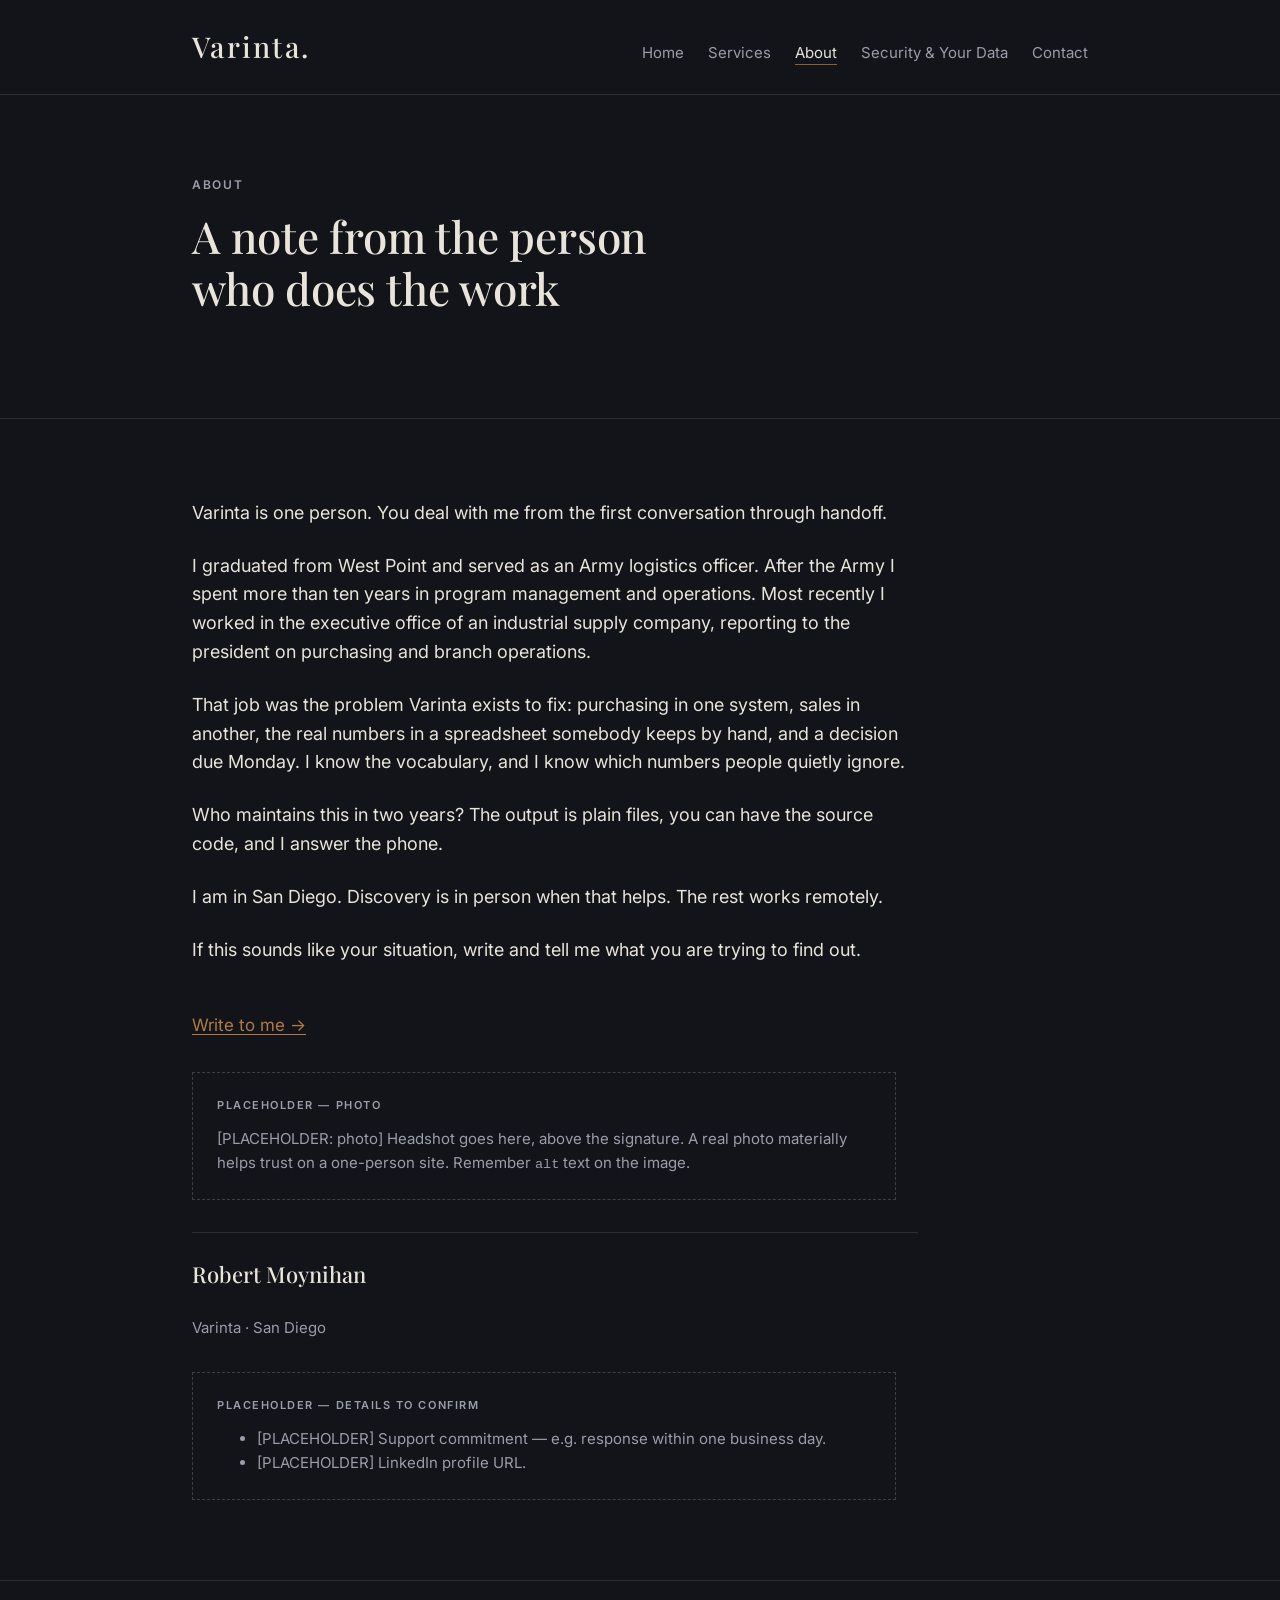
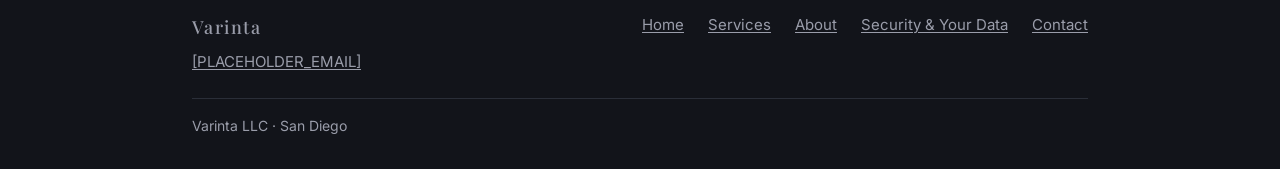
==== about.html @ 778d00d7 "About: wording Co-Authored-By: Claude Fable 5.1 <noreply@anthropic.com> Claude-Session: https://clau" ====
<!DOCTYPE html>
<html lang="en">
<head>
<meta charset="utf-8">
<meta name="viewport" content="width=device-width, initial-scale=1">
<title>About — Varinta</title>
<meta name="description" content="Varinta is run by a West Point graduate and former U.S. Army logistics officer with 10+ years in program management and operations, including work in the executive office of an industrial supply company. Based in San Diego.">
<link rel="canonical" href="https://varintallc.com/about.html">
<meta property="og:type" content="website">
<meta property="og:site_name" content="Varinta">
<meta property="og:url" content="https://varintallc.com/about.html">
<meta property="og:title" content="About — Varinta">
<meta property="og:description" content="West Point graduate, former Army logistics officer, 10+ years in program management and operations, including work in the executive office of an industrial supply company. San Diego.">
<meta property="og:image" content="https://varintallc.com/favicon.svg">
<meta name="twitter:card" content="summary">
<link rel="icon" href="favicon.svg" type="image/svg+xml">
<link rel="preconnect" href="https://fonts.googleapis.com">
<link rel="preconnect" href="https://fonts.gstatic.com" crossorigin>
<link rel="stylesheet" href="https://fonts.googleapis.com/css2?family=Inter:ital,wght@0,400;0,600;1,400&family=Playfair+Display:wght@500;600&display=swap">
<link rel="stylesheet" href="styles.css">
</head>
<body>

<a class="skip-link" href="#main">Skip to main content</a>

<header class="site-header">
  <div class="container site-header__inner">
    <a class="wordmark" href="index.html">Varinta.</a>
    <nav class="site-nav" aria-label="Main">
      <ul>
        <li><a href="index.html">Home</a></li>
        <li><a href="services.html">Services</a></li>
        <li><a href="about.html" aria-current="page">About</a></li>
        <li><a href="security.html">Security &amp; Your Data</a></li>
        <li><a href="contact.html">Contact</a></li>
      </ul>
    </nav>
  </div>
</header>

<main id="main">

  <section class="hero">
    <div class="container">
      <p class="eyebrow">About</p>
      <h1>A note from the person who does the work</h1>
    </div>
  </section>

  <section class="section">
    <div class="container">

      <div class="letter">
        <p>Varinta is one person. You deal with me from the first conversation through handoff.</p>

        <p>I graduated from West Point and served as an Army logistics officer. After the Army I spent more than ten years in program management and operations. Most recently I worked in the executive office of an industrial supply company, reporting to the president on purchasing and branch operations.</p>

        <p>That job was the problem Varinta exists to fix: purchasing in one system, sales in another, the real numbers in a spreadsheet somebody keeps by hand, and a decision due Monday. I know the vocabulary, and I know which numbers people quietly ignore.</p>

        <p>Who maintains this in two years? The output is plain files, you can have the source code, and I answer the phone.</p>

        <p>I am in San Diego. Discovery is in person when that helps. The rest works remotely.</p>

        <p class="mb-0">If this sounds like your situation, write and tell me what you are trying to find out.</p>

        <p class="mb-0"><a class="cta" href="contact.html">Write to me &rarr;</a></p>

        <div class="placeholder">
          <span class="placeholder__tag">Placeholder &mdash; photo</span>
          <p class="mb-0">[PLACEHOLDER: photo] Headshot goes here, above the signature. A real photo materially helps trust on a one-person site. Remember <code>alt</code> text on the image.</p>
        </div>

        <div class="signature">
          <p class="signature__name">Robert Moynihan</p>
          <p class="signature__title">Varinta &middot; San Diego</p>
        </div>
      </div>

      <div class="placeholder">
        <span class="placeholder__tag">Placeholder &mdash; details to confirm</span>
        <ul class="mb-0">
          <li>[PLACEHOLDER] Support commitment &mdash; e.g. response within one business day.</li>
          <li>[PLACEHOLDER] LinkedIn profile URL.</li>
        </ul>
      </div>

    </div>
  </section>

</main>

<footer class="site-footer">
  <div class="container site-footer__inner">
    <div>
      <a class="wordmark" href="index.html">Varinta</a>
      <p class="mb-0"><a href="mailto:[PLACEHOLDER_EMAIL]">[PLACEHOLDER_EMAIL]</a></p>
    </div>
    <nav aria-label="Footer">
      <ul>
        <li><a href="index.html">Home</a></li>
        <li><a href="services.html">Services</a></li>
        <li><a href="about.html">About</a></li>
        <li><a href="security.html">Security &amp; Your Data</a></li>
        <li><a href="contact.html">Contact</a></li>
      </ul>
    </nav>
  </div>
  <div class="container">
    <p class="site-footer__legal mb-0">Varinta LLC &middot; San Diego <!-- [PLACEHOLDER] Confirm the legal entity name once the Articles of Organization are filed. --></p>
  </div>
</footer>

</body>
</html>
---- styles.css ----
/* ==========================================================================
   Varinta — styles.css
   Static site. No build step. No dependencies. No JavaScript.

   NO ANIMATION RULE
   There are no transitions, transforms, keyframes, scroll effects, or sticky
   elements anywhere in this file. The only state change on an interactive
   element is a flat color change on :hover and :focus-visible. Nothing on
   this site moves. See README.md → Design system for why.
   ========================================================================== */

/* --------------------------------------------------------------------------
   PALETTE

   Three palettes. ONE is active (Graphite & Brass, below). To switch:
   comment out the active :root block by wrapping it in slash-star / star-slash,
   then delete the comment markers around the block you want. Nothing else in
   this file needs to change — every color comes from these variables.

   Contrast ratios below were measured against --color-bg (WCAG 2.1).
   -------------------------------------------------------------------------- */

/* ---------- Palette 1 — "Graphite & Brass" (ACTIVE) ----------
   Dark graphite paper, parchment ink, aged brass accent.          */
:root {
  --color-bg:          #12141a;  /* page background */
  --color-surface:     #1b1e26;  /* recessed panels, form fields */
  --color-rule:        #2a2e38;  /* 1px hairline rules */
  --color-rule-strong: #3a3f4c;  /* dashed placeholder outlines */
  --color-text:        #e8e4da;  /* parchment body text — 14.50:1 on bg */
  --color-muted:       #9a9daa;  /* secondary text —      6.82:1 on bg */
  --color-accent:      #8b5e34;  /* aged brass. RULES AND BORDERS ONLY:
                                    3.29:1 on bg, too low for body text. */
  --color-link:        #b07a45;  /* brass, lightened for text — 5.01:1 on bg,
                                    4.54:1 on --color-surface. Passes AA. */
  --color-link-hover:  #d0a070;  /* hover/focus — 8.09:1 on bg */
  --color-on-accent:   #12141a;  /* text on a filled brass surface */
}

/* ---------- Palette 2 — "Oxblood" ----------
   Same graphite paper; the brass is replaced by a deep oxblood red.
   NOTE: the natural link red for this palette, #b04848, measures only
   3.39:1 on the background and fails AA for body-size text, so the link
   token below is lightened to #c86a6a (5.02:1). #b04848 is kept as the
   structural border accent, where 3:1 is sufficient.

:root {
  --color-bg:          #12141a;
  --color-surface:     #1b1e26;
  --color-rule:        #2a2e38;
  --color-rule-strong: #3a3f4c;
  --color-text:        #e8e4da;
  --color-muted:       #9a9daa;
  --color-accent:      #7a2b2b;
  --color-link:        #c86a6a;
  --color-link-hover:  #e09090;
  --color-on-accent:   #12141a;
}
---------------------------------------------------- */

/* ---------- Palette 3 — "Ivory" ----------
   Light inverse escape hatch: parchment paper, graphite ink, the same brass.
   Use if the dark site ever reads as too severe for a given audience.

:root {
  --color-bg:          #f4f1ea;
  --color-surface:     #eae6dc;
  --color-rule:        #d5cfc2;
  --color-rule-strong: #b8b1a1;
  --color-text:        #1c1b19;
  --color-muted:       #5c574f;
  --color-accent:      #8b5e34;
  --color-link:        #7a5126;
  --color-link-hover:  #4e3418;
  --color-on-accent:   #f4f1ea;
}
---------------------------------------------------- */

/* --------------------------------------------------------------------------
   Type and scale tokens (palette-independent)
   -------------------------------------------------------------------------- */
:root {
  --font-serif: "Playfair Display", Georgia, "Times New Roman", Times, serif;
  --font-sans:  "Inter", -apple-system, BlinkMacSystemFont, "Segoe UI", Roboto,
                "Helvetica Neue", Arial, sans-serif;

  --measure:    66ch;    /* 60–70 character line length */
  --width-page: 60rem;

  --space-1: 0.25rem;
  --space-2: 0.5rem;
  --space-3: 0.75rem;
  --space-4: 1rem;
  --space-5: 1.5rem;
  --space-6: 2rem;
  --space-7: 3rem;    /* section padding, mobile */
  --space-8: 5rem;    /* section padding, desktop */
}

/* --------------------------------------------------------------------------
   Reset / base
   -------------------------------------------------------------------------- */
*,
*::before,
*::after { box-sizing: border-box; }

html {
  font-size: 100%;
  -webkit-text-size-adjust: 100%;
  /* No smooth scrolling. Jumps are instant. */
}

body {
  margin: 0;
  background: var(--color-bg);
  color: var(--color-text);
  font-family: var(--font-sans);
  font-size: 1.0625rem;   /* 17px mobile */
  line-height: 1.6;
  font-variant-numeric: oldstyle-num proportional-nums;
  -webkit-font-smoothing: antialiased;
}

@media (min-width: 48em) {
  body { font-size: 1.125rem; }  /* 18px desktop */
}

img, svg { max-width: 100%; height: auto; }

h1, h2, h3 {
  font-family: var(--font-serif);
  font-weight: 500;
  line-height: 1.18;
  margin: 0 0 var(--space-5);
  text-wrap: balance;
}

h1 { font-size: 2rem; letter-spacing: -0.005em; }
h2 { font-size: 1.5rem; }
h3 { font-size: 1.1875rem; font-weight: 600; }

@media (min-width: 48em) {
  h1 { font-size: 2.75rem; }
  h2 { font-size: 1.75rem; }
}

p, ul, ol, dl { margin: 0 0 var(--space-4); }

strong { font-weight: 600; }

a {
  color: var(--color-link);
  text-decoration: underline;
  text-underline-offset: 0.16em;
  text-decoration-thickness: 1px;
}
a:hover,
a:focus { color: var(--color-link-hover); }

:focus-visible {
  outline: 2px solid var(--color-link);
  outline-offset: 2px;
}

hr,
.rule {
  border: 0;
  border-top: 1px solid var(--color-rule);
  margin: 0;
}

code {
  font-family: ui-monospace, SFMono-Regular, Menlo, Consolas, monospace;
  font-size: 0.9em;
  color: var(--color-muted);
  word-break: break-word;
}

/* --------------------------------------------------------------------------
   Layout
   -------------------------------------------------------------------------- */
.container {
  width: 100%;
  max-width: var(--width-page);
  margin-inline: auto;
  padding-inline: var(--space-4);
}

@media (min-width: 40em) {
  .container { padding-inline: var(--space-6); }
}

.section { padding-block: var(--space-7); }

@media (min-width: 48em) {
  .section { padding-block: var(--space-8); }
}

/* A hairline rule between every stacked block. This is the only structure
   on the site — there are no cards, boxes, or shadows. */
.section + .section,
.hero + .section { border-top: 1px solid var(--color-rule); }

.prose { max-width: var(--measure); }
.prose > :last-child { margin-bottom: 0; }

.lead {
  font-size: 1.125rem;
  color: var(--color-muted);
  max-width: var(--measure);
}

@media (min-width: 48em) {
  .lead { font-size: 1.25rem; }
}

.eyebrow {
  font-family: var(--font-sans);
  font-size: 0.75rem;
  font-weight: 600;
  letter-spacing: 0.14em;
  text-transform: uppercase;
  color: var(--color-muted);
  margin: 0 0 var(--space-4);
}

.skip-link {
  position: absolute;
  left: -9999px;
  top: 0;
  background: var(--color-surface);
  color: var(--color-text);
  border: 1px solid var(--color-accent);
  padding: var(--space-3) var(--space-4);
  text-decoration: underline;
  z-index: 10;
}
.skip-link:focus {
  left: var(--space-4);
  top: var(--space-3);
}

/* --------------------------------------------------------------------------
   Header — static, top of page. Never sticky, never fixed.
   -------------------------------------------------------------------------- */
.site-header {
  border-bottom: 1px solid var(--color-rule);
}

.site-header__inner {
  display: flex;
  flex-wrap: wrap;
  align-items: baseline;
  justify-content: space-between;
  gap: var(--space-3) var(--space-6);
  padding-block: var(--space-5);
}

.wordmark {
  font-family: var(--font-serif);
  font-weight: 500;
  font-size: 1.375rem;
  letter-spacing: 0.08em;
  color: var(--color-text);
  text-decoration: none;
}

.site-header .wordmark {
  font-size: 1.7875rem; /* 30% larger than the footer wordmark */
}
.wordmark:hover,
.wordmark:focus { color: var(--color-link); }

.site-nav ul {
  display: flex;
  flex-wrap: wrap;
  gap: var(--space-2) var(--space-5);
  list-style: none;
  margin: 0;
  padding: 0;
}

.site-nav a {
  color: var(--color-muted);
  text-decoration: none;
  font-size: 0.9375rem;
  padding-bottom: 2px;
  border-bottom: 1px solid transparent;
}
.site-nav a:hover,
.site-nav a:focus { color: var(--color-text); }

.site-nav a[aria-current="page"] {
  color: var(--color-text);
  border-bottom-color: var(--color-accent);
}

/* Below 640px the nav stacks as a plain, always-visible list.
   There is no hamburger and no toggle. */
@media (max-width: 39.99em) {
  .site-header__inner {
    display: block;
    padding-block: var(--space-4);
  }
  .wordmark { display: block; margin-bottom: var(--space-3); }
  .site-nav ul {
    display: block;
  }
  .site-nav li { margin-bottom: var(--space-2); }
  .site-nav a { display: inline-block; }
}

/* --------------------------------------------------------------------------
   Hero
   -------------------------------------------------------------------------- */
.hero { padding-block: var(--space-7) var(--space-7); }

@media (min-width: 48em) {
  .hero { padding-block: var(--space-8) var(--space-8); }
}

.hero h1 { max-width: 22ch; }

/* --------------------------------------------------------------------------
   Call to action — one per page. A text link, not a button.
   -------------------------------------------------------------------------- */
.cta {
  display: inline-block;
  margin-top: var(--space-5);
  font-size: 1.0625rem;
  color: var(--color-link);
  text-decoration: underline;
  text-underline-offset: 0.2em;
}
.cta:hover,
.cta:focus { color: var(--color-link-hover); }

/* --------------------------------------------------------------------------
   Two-column definition lists — label left, text right.
   The prospectus layout. Used instead of card grids.
   -------------------------------------------------------------------------- */
.deflist {
  margin: 0;
  max-width: 52rem;
}

.deflist > div {
  padding-block: var(--space-5);
  border-top: 1px solid var(--color-rule);
}
.deflist > div:last-child { border-bottom: 1px solid var(--color-rule); }

@media (min-width: 44em) {
  .deflist > div {
    display: grid;
    grid-template-columns: 16rem 1fr;
    gap: var(--space-6);
    align-items: start;
  }
}

.deflist dt {
  font-family: var(--font-serif);
  font-weight: 500;
  font-size: 1.1875rem;
  line-height: 1.3;
  color: var(--color-text);
  margin-bottom: var(--space-2);
}

@media (min-width: 44em) {
  .deflist dt { margin-bottom: 0; }
}

.deflist dd {
  margin: 0;
  color: var(--color-muted);
  max-width: var(--measure);
}
.deflist dd > :last-child { margin-bottom: 0; }

/* Narrower label column for short contact facts. */
.deflist--facts > div { padding-block: var(--space-4); }
@media (min-width: 44em) {
  .deflist--facts > div { grid-template-columns: 11rem 1fr; }
}
.deflist--facts dt {
  font-family: var(--font-sans);
  font-size: 0.9375rem;
  font-weight: 600;
  letter-spacing: 0.02em;
  color: var(--color-muted);
}
.deflist--facts dd { color: var(--color-text); }

/* --------------------------------------------------------------------------
   Numbered steps — plain, no circles, no timeline graphic
   -------------------------------------------------------------------------- */
.steps {
  list-style: none;
  counter-reset: step;
  margin: 0;
  padding: 0;
  max-width: var(--measure);
}

.steps > li {
  counter-increment: step;
  padding-block: var(--space-6);
  border-top: 1px solid var(--color-rule);
}
.steps > li:last-child { border-bottom: 1px solid var(--color-rule); }
.steps > li > :last-child { margin-bottom: 0; }

.steps > li::before {
  content: counter(step, decimal-leading-zero);
  display: block;
  font-family: var(--font-sans);
  font-size: 0.75rem;
  font-weight: 600;
  letter-spacing: 0.14em;
  color: var(--color-muted);
  font-variant-numeric: lining-nums tabular-nums;
  margin-bottom: var(--space-2);
}

.steps h3 { margin-bottom: var(--space-3); }
.steps p { color: var(--color-muted); }

/* --------------------------------------------------------------------------
   Plain lists
   -------------------------------------------------------------------------- */
.list-plain {
  list-style: none;
  padding: 0;
  margin: 0 0 var(--space-4);
  max-width: var(--measure);
}
.list-plain > li {
  padding-block: var(--space-4);
  border-top: 1px solid var(--color-rule);
  color: var(--color-muted);
}
.list-plain > li:last-child { border-bottom: 1px solid var(--color-rule); }
.list-plain strong { color: var(--color-text); }

/* Ordered lists inside prose */
.prose ol { padding-left: 1.25rem; color: var(--color-muted); }
.prose ol li { margin-bottom: var(--space-3); }
.prose ul { padding-left: 1.25rem; }

/* --------------------------------------------------------------------------
   Placeholder blocks — visible only until Robert fills them in.
   Deliberately unstyled and plain so they never read as design.
   -------------------------------------------------------------------------- */
.placeholder {
  border: 1px dashed var(--color-rule-strong);
  padding: var(--space-5);
  margin-top: var(--space-6);
  max-width: 44rem;
  color: var(--color-muted);
  font-size: 0.9375rem;
}
.placeholder > :last-child { margin-bottom: 0; }
.placeholder__tag {
  display: block;
  font-size: 0.6875rem;
  font-weight: 600;
  letter-spacing: 0.14em;
  text-transform: uppercase;
  color: var(--color-muted);
  margin-bottom: var(--space-3);
}

/* --------------------------------------------------------------------------
   Letter (About page)
   -------------------------------------------------------------------------- */
.letter { max-width: var(--measure); }
.letter p { margin-bottom: var(--space-5); }

.signature {
  margin-top: var(--space-6);
  padding-top: var(--space-5);
  border-top: 1px solid var(--color-rule);
}
.signature__name {
  font-family: var(--font-serif);
  font-size: 1.375rem;
  font-weight: 500;
  margin: 0 0 var(--space-1);
}
.signature__title {
  font-size: 0.9375rem;
  color: var(--color-muted);
  margin: 0;
}

/* --------------------------------------------------------------------------
   Form
   -------------------------------------------------------------------------- */
.form { max-width: 32rem; }

.field { margin-bottom: var(--space-5); }

.field label {
  display: block;
  font-weight: 600;
  font-size: 0.9375rem;
  margin-bottom: var(--space-2);
}

.field .hint {
  display: block;
  font-weight: 400;
  font-size: 0.875rem;
  color: var(--color-muted);
  margin-top: var(--space-1);
}

.field input,
.field textarea {
  width: 100%;
  font: inherit;
  font-size: 1rem;
  color: var(--color-text);
  background: var(--color-surface);
  border: 1px solid var(--color-rule-strong);
  border-radius: 0;
  padding: var(--space-3);
}

.field input:focus,
.field textarea:focus { border-color: var(--color-link); }

.field textarea { min-height: 9rem; resize: vertical; }

/* Flat rectangular submit. 1px accent border, accent text, fills on hover. */
.btn {
  display: inline-block;
  background: transparent;
  color: var(--color-link);
  border: 1px solid var(--color-link);
  border-radius: 0;
  padding: var(--space-3) var(--space-6);
  font: inherit;
  font-size: 1rem;
  font-weight: 600;
  line-height: 1.3;
  cursor: pointer;
}
.btn:hover,
.btn:focus {
  background: var(--color-link);
  color: var(--color-on-accent);
}

/* --------------------------------------------------------------------------
   Footer
   -------------------------------------------------------------------------- */
.site-footer {
  border-top: 1px solid var(--color-rule);
  padding-block: var(--space-6);
  font-size: 0.9375rem;
  color: var(--color-muted);
}

.site-footer__inner {
  display: grid;
  gap: var(--space-5);
}

@media (min-width: 44em) {
  .site-footer__inner {
    grid-template-columns: 1fr auto;
    align-items: start;
  }
}

.site-footer .wordmark {
  font-size: 1.125rem;
  display: block;
  margin-bottom: var(--space-2);
}

.site-footer ul {
  list-style: none;
  margin: 0;
  padding: 0;
  display: flex;
  flex-wrap: wrap;
  gap: var(--space-2) var(--space-5);
}

.site-footer a { color: var(--color-muted); }
.site-footer a:hover,
.site-footer a:focus { color: var(--color-text); }

.site-footer__legal {
  margin: var(--space-5) 0 0;
  padding-top: var(--space-4);
  border-top: 1px solid var(--color-rule);
  font-size: 0.875rem;
}

/* Utilities */
.mb-0 { margin-bottom: 0; }
.mt-6 { margin-top: var(--space-6); }
.visually-hidden {
  position: absolute;
  width: 1px; height: 1px;
  padding: 0; margin: -1px;
  overflow: hidden;
  clip: rect(0 0 0 0);
  white-space: nowrap;
  border: 0;
}
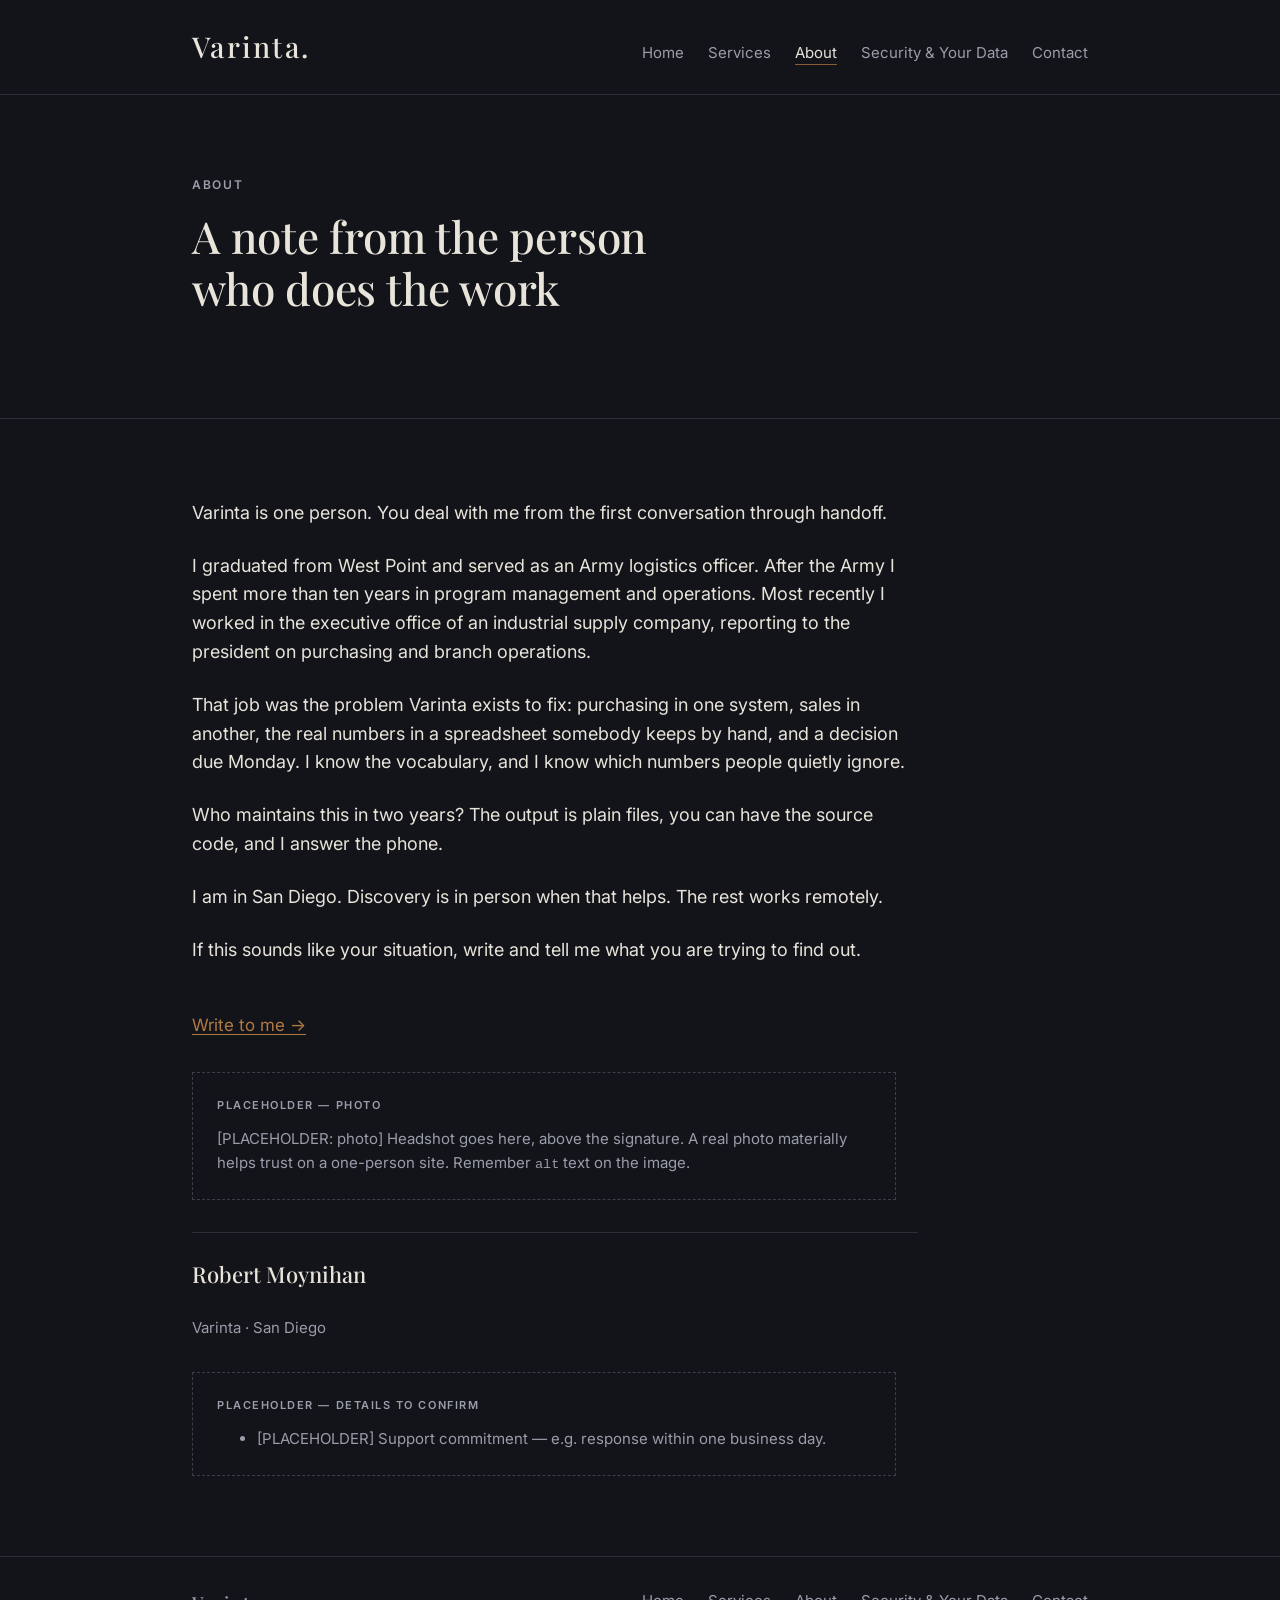
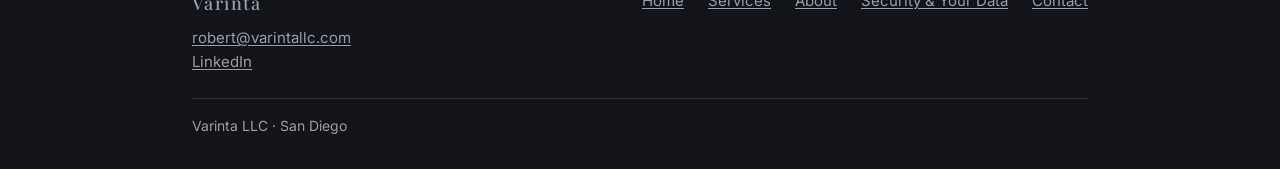
==== commit 9e186120: "Add business email and LinkedIn page link site-wide; confirm LLC footer Co-Authored-By: Claude Fable" ====
--- a/about.html
+++ b/about.html
@@ -80,7 +80,6 @@
         <span class="placeholder__tag">Placeholder &mdash; details to confirm</span>
         <ul class="mb-0">
           <li>[PLACEHOLDER] Support commitment &mdash; e.g. response within one business day.</li>
-          <li>[PLACEHOLDER] LinkedIn profile URL.</li>
         </ul>
       </div>
 
@@ -93,7 +92,8 @@
   <div class="container site-footer__inner">
     <div>
       <a class="wordmark" href="index.html">Varinta</a>
-      <p class="mb-0"><a href="mailto:[PLACEHOLDER_EMAIL]">[PLACEHOLDER_EMAIL]</a></p>
+      <p class="mb-0"><a href="mailto:robert@varintallc.com">robert@varintallc.com</a></p>
+      <p class="mb-0"><a href="https://www.linkedin.com/company/varintallc/" rel="me noopener">LinkedIn</a></p>
     </div>
     <nav aria-label="Footer">
       <ul>
@@ -106,7 +106,7 @@
     </nav>
   </div>
   <div class="container">
-    <p class="site-footer__legal mb-0">Varinta LLC &middot; San Diego <!-- [PLACEHOLDER] Confirm the legal entity name once the Articles of Organization are filed. --></p>
+    <p class="site-footer__legal mb-0">Varinta LLC &middot; San Diego</p>
   </div>
 </footer>
 
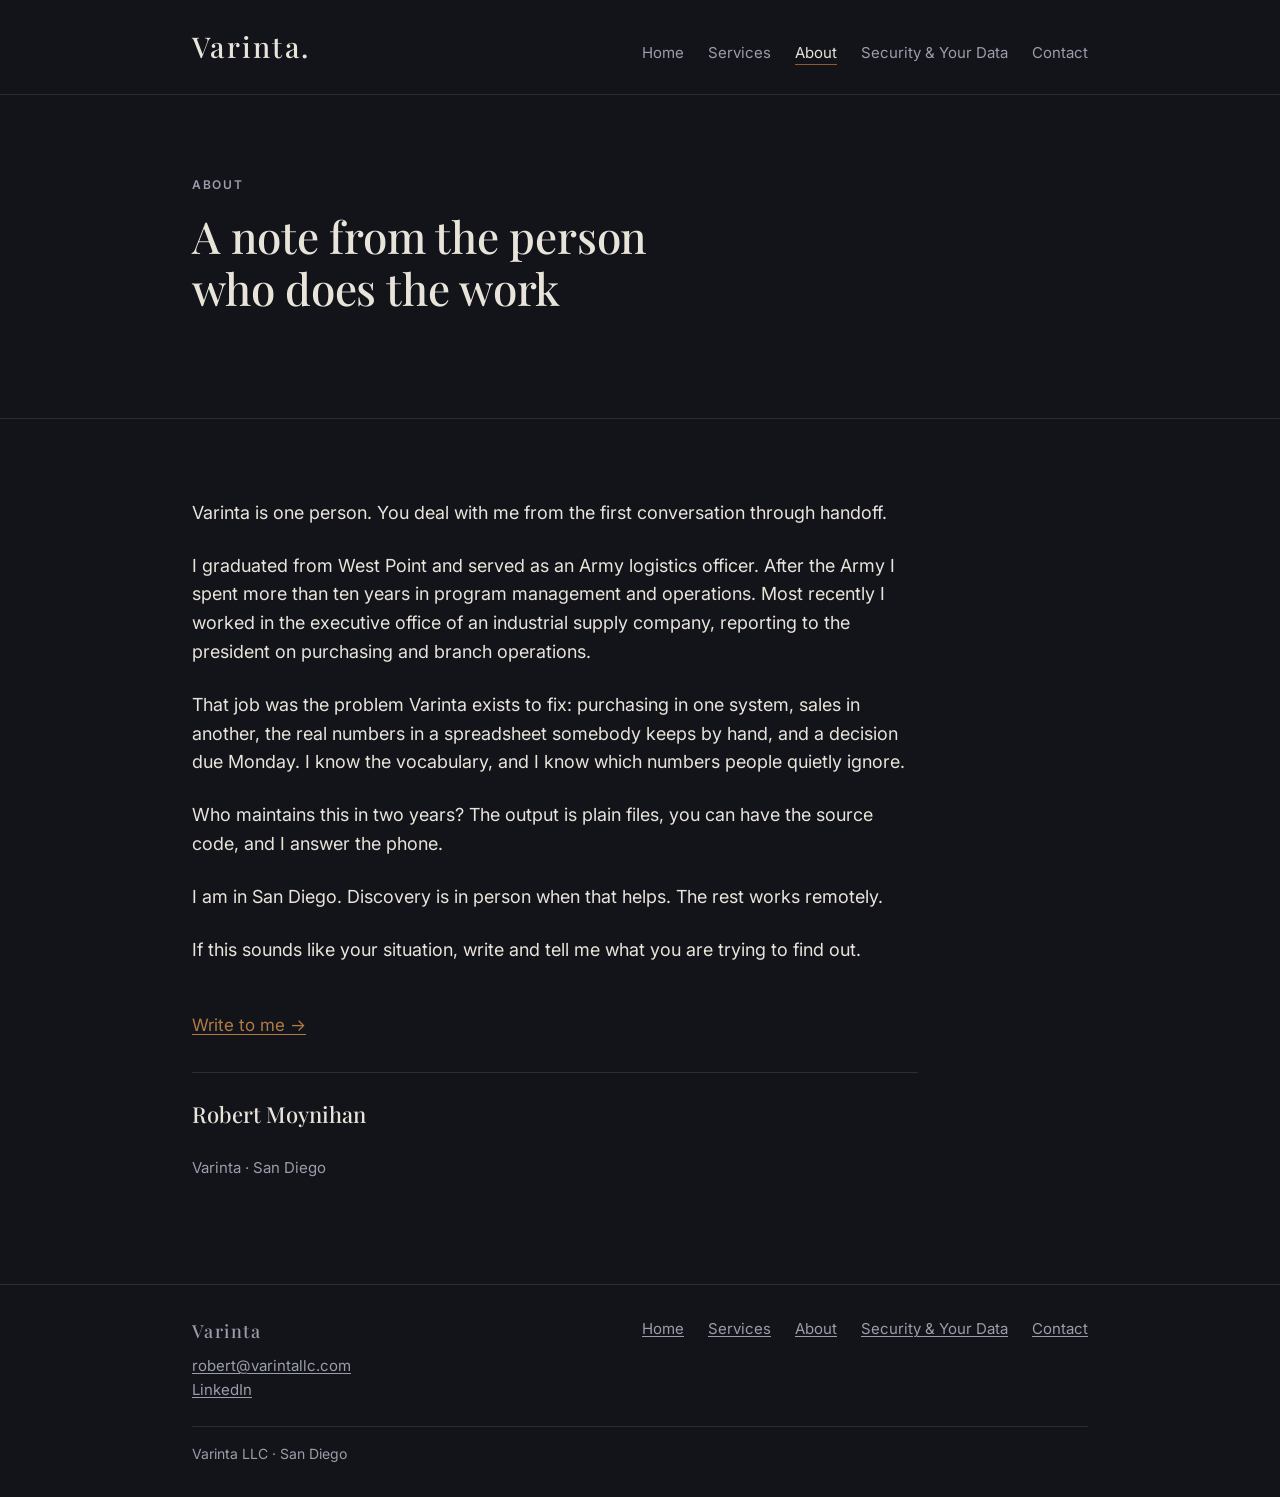
==== commit 3385eb46: "About page: remove photo and details placeholder boxes Co-Authored-By: Claude Fable 5.1 <noreply@ant" ====
--- a/about.html
+++ b/about.html
@@ -65,22 +65,10 @@
 
         <p class="mb-0"><a class="cta" href="contact.html">Write to me &rarr;</a></p>
 
-        <div class="placeholder">
-          <span class="placeholder__tag">Placeholder &mdash; photo</span>
-          <p class="mb-0">[PLACEHOLDER: photo] Headshot goes here, above the signature. A real photo materially helps trust on a one-person site. Remember <code>alt</code> text on the image.</p>
-        </div>
-
         <div class="signature">
           <p class="signature__name">Robert Moynihan</p>
           <p class="signature__title">Varinta &middot; San Diego</p>
         </div>
-      </div>
-
-      <div class="placeholder">
-        <span class="placeholder__tag">Placeholder &mdash; details to confirm</span>
-        <ul class="mb-0">
-          <li>[PLACEHOLDER] Support commitment &mdash; e.g. response within one business day.</li>
-        </ul>
       </div>
 
     </div>
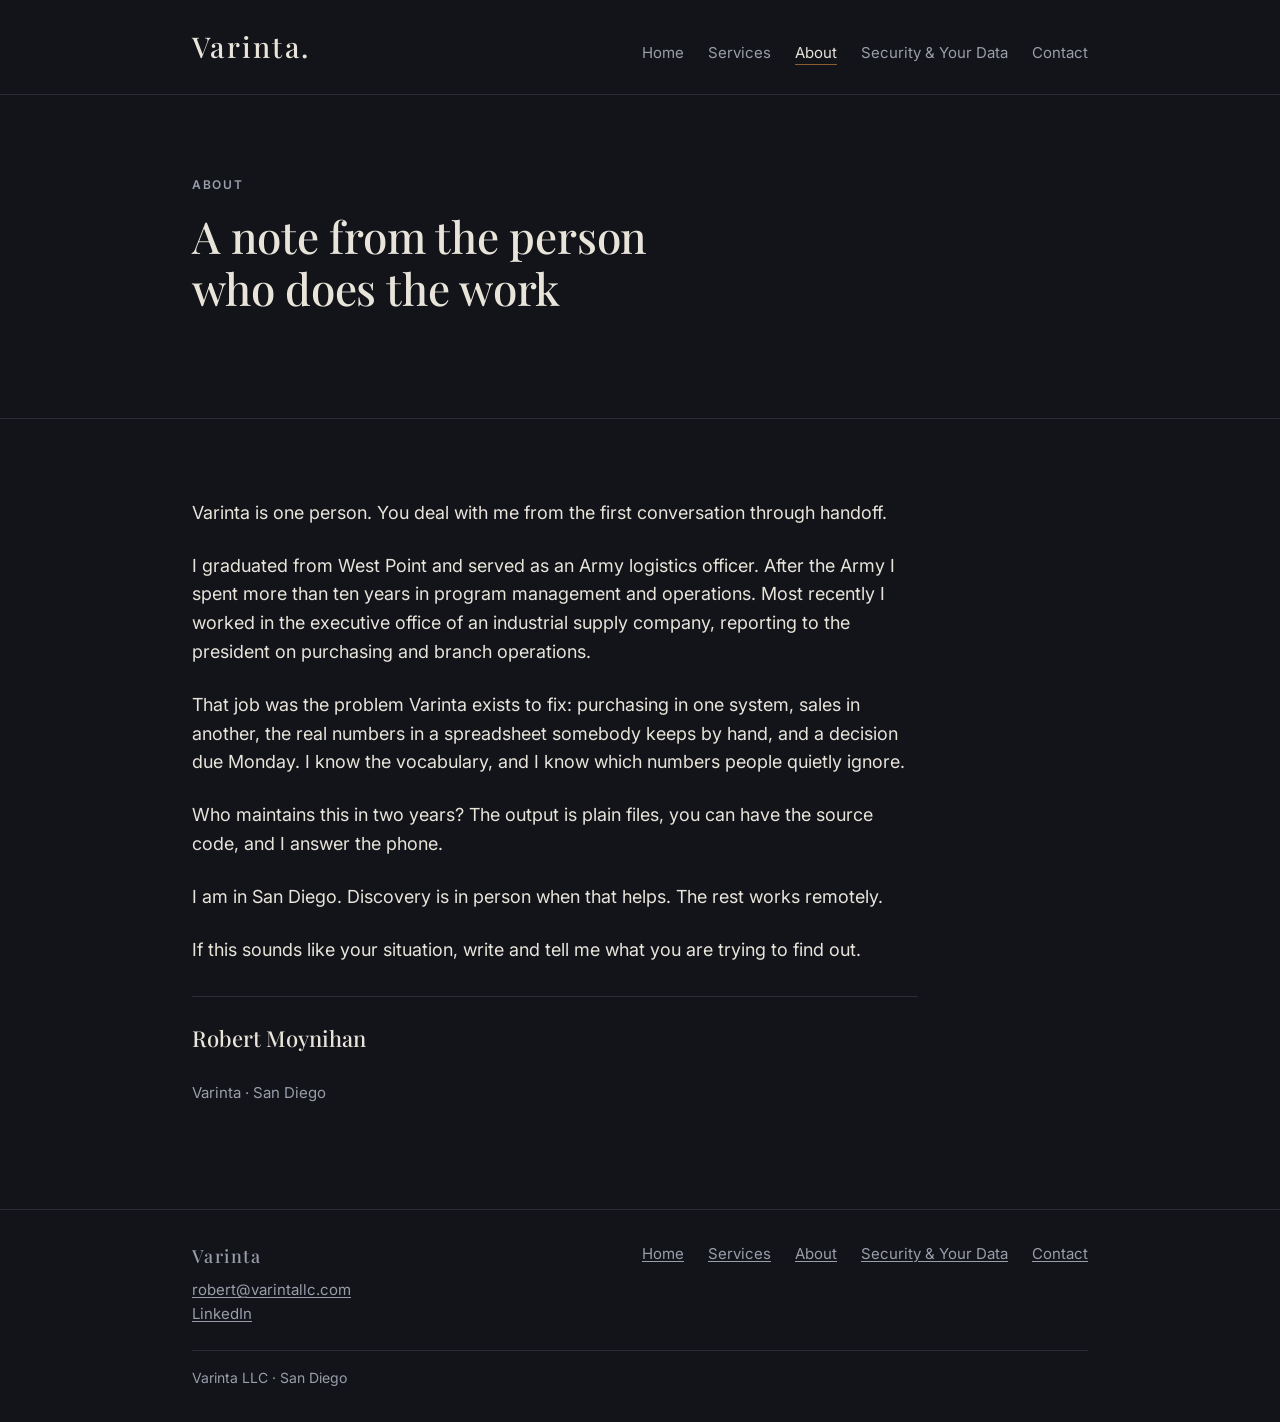
==== commit 20c82cf2: "About page: remove Write to me link Co-Authored-By: Claude Fable 5.1 <noreply@anthropic.com> Claude-" ====
--- a/about.html
+++ b/about.html
@@ -63,8 +63,6 @@
 
         <p class="mb-0">If this sounds like your situation, write and tell me what you are trying to find out.</p>
 
-        <p class="mb-0"><a class="cta" href="contact.html">Write to me &rarr;</a></p>
-
         <div class="signature">
           <p class="signature__name">Robert Moynihan</p>
           <p class="signature__title">Varinta &middot; San Diego</p>
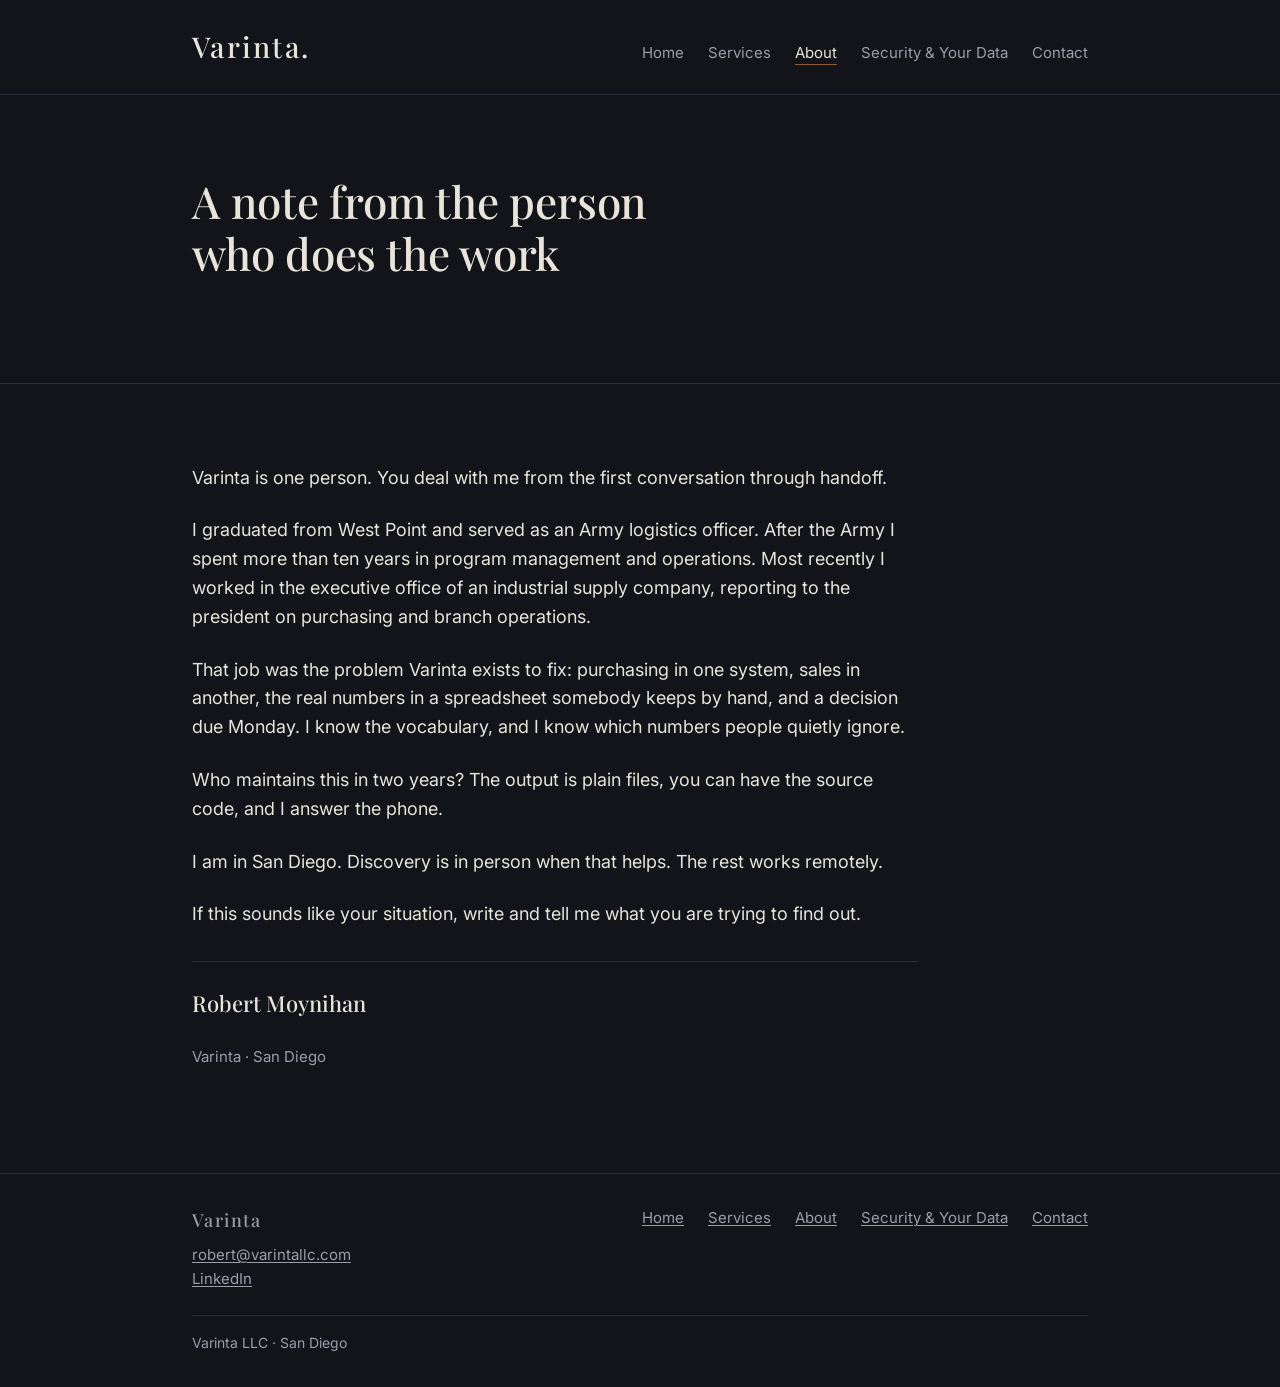
==== commit 1075eddd: "About page: remove eyebrow label Co-Authored-By: Claude Fable 5.1 <noreply@anthropic.com> Claude-Ses" ====
--- a/about.html
+++ b/about.html
@@ -42,7 +42,6 @@
 
   <section class="hero">
     <div class="container">
-      <p class="eyebrow">About</p>
       <h1>A note from the person who does the work</h1>
     </div>
   </section>
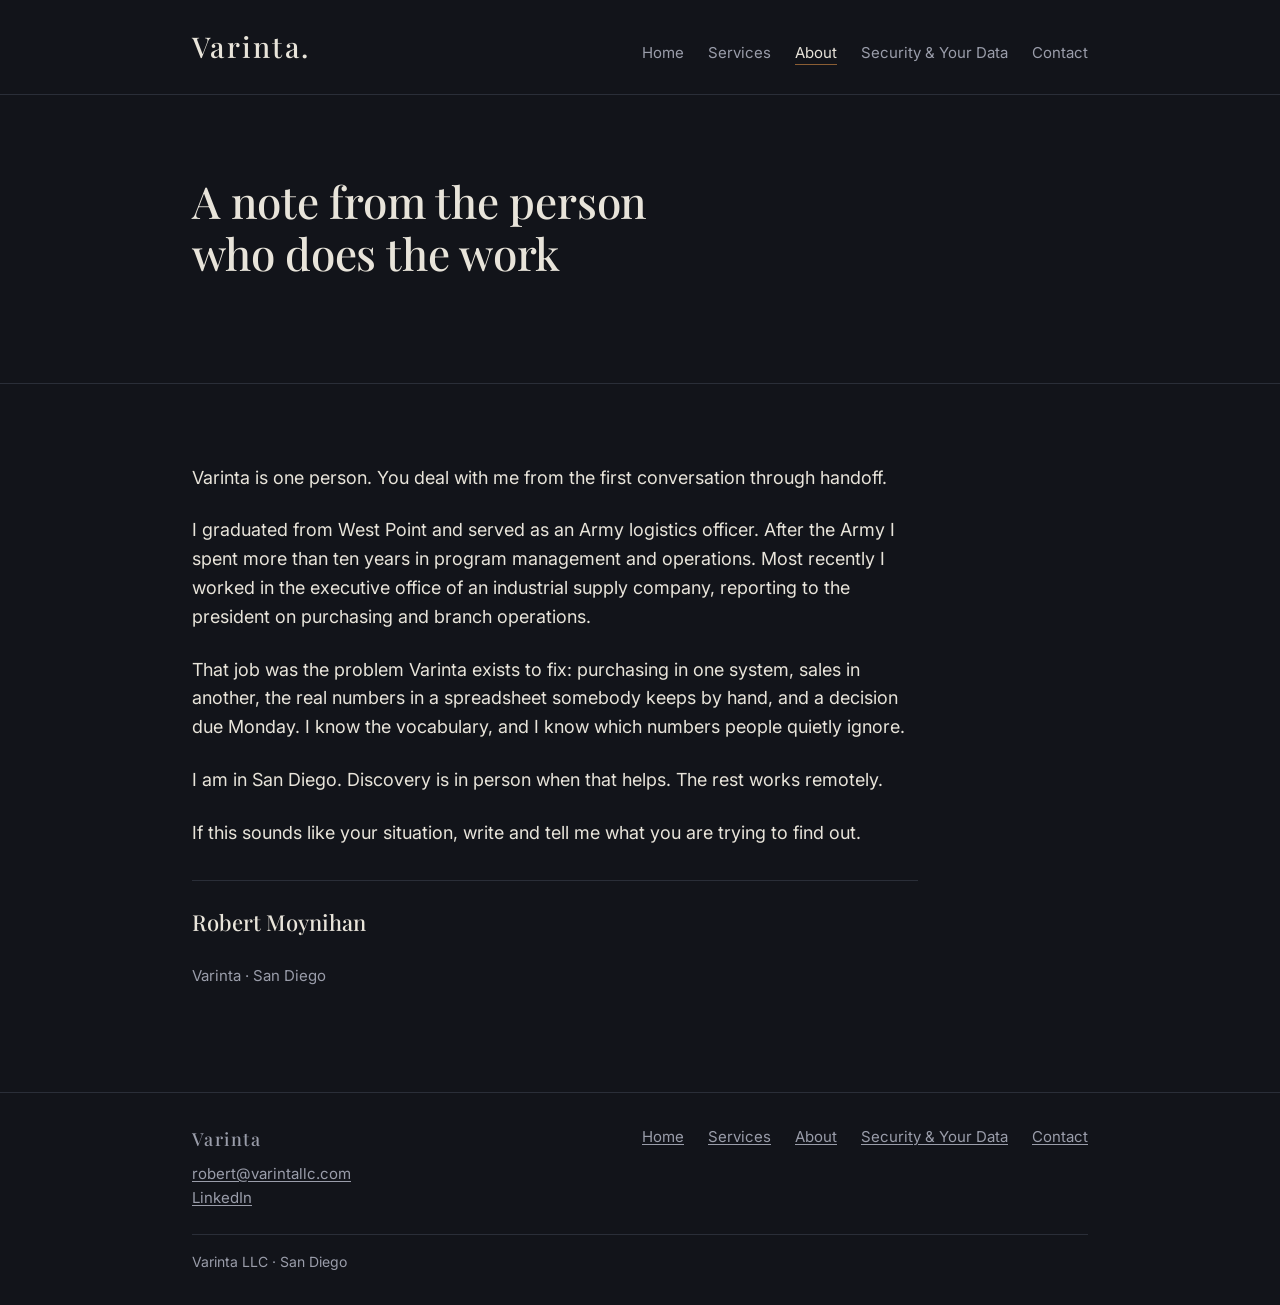
==== commit 97acd4f5: "About page: remove maintenance paragraph Co-Authored-By: Claude Fable 5.1 <noreply@anthropic.com> Cl" ====
--- a/about.html
+++ b/about.html
@@ -56,8 +56,6 @@
 
         <p>That job was the problem Varinta exists to fix: purchasing in one system, sales in another, the real numbers in a spreadsheet somebody keeps by hand, and a decision due Monday. I know the vocabulary, and I know which numbers people quietly ignore.</p>
 
-        <p>Who maintains this in two years? The output is plain files, you can have the source code, and I answer the phone.</p>
-
         <p>I am in San Diego. Discovery is in person when that helps. The rest works remotely.</p>
 
         <p class="mb-0">If this sounds like your situation, write and tell me what you are trying to find out.</p>
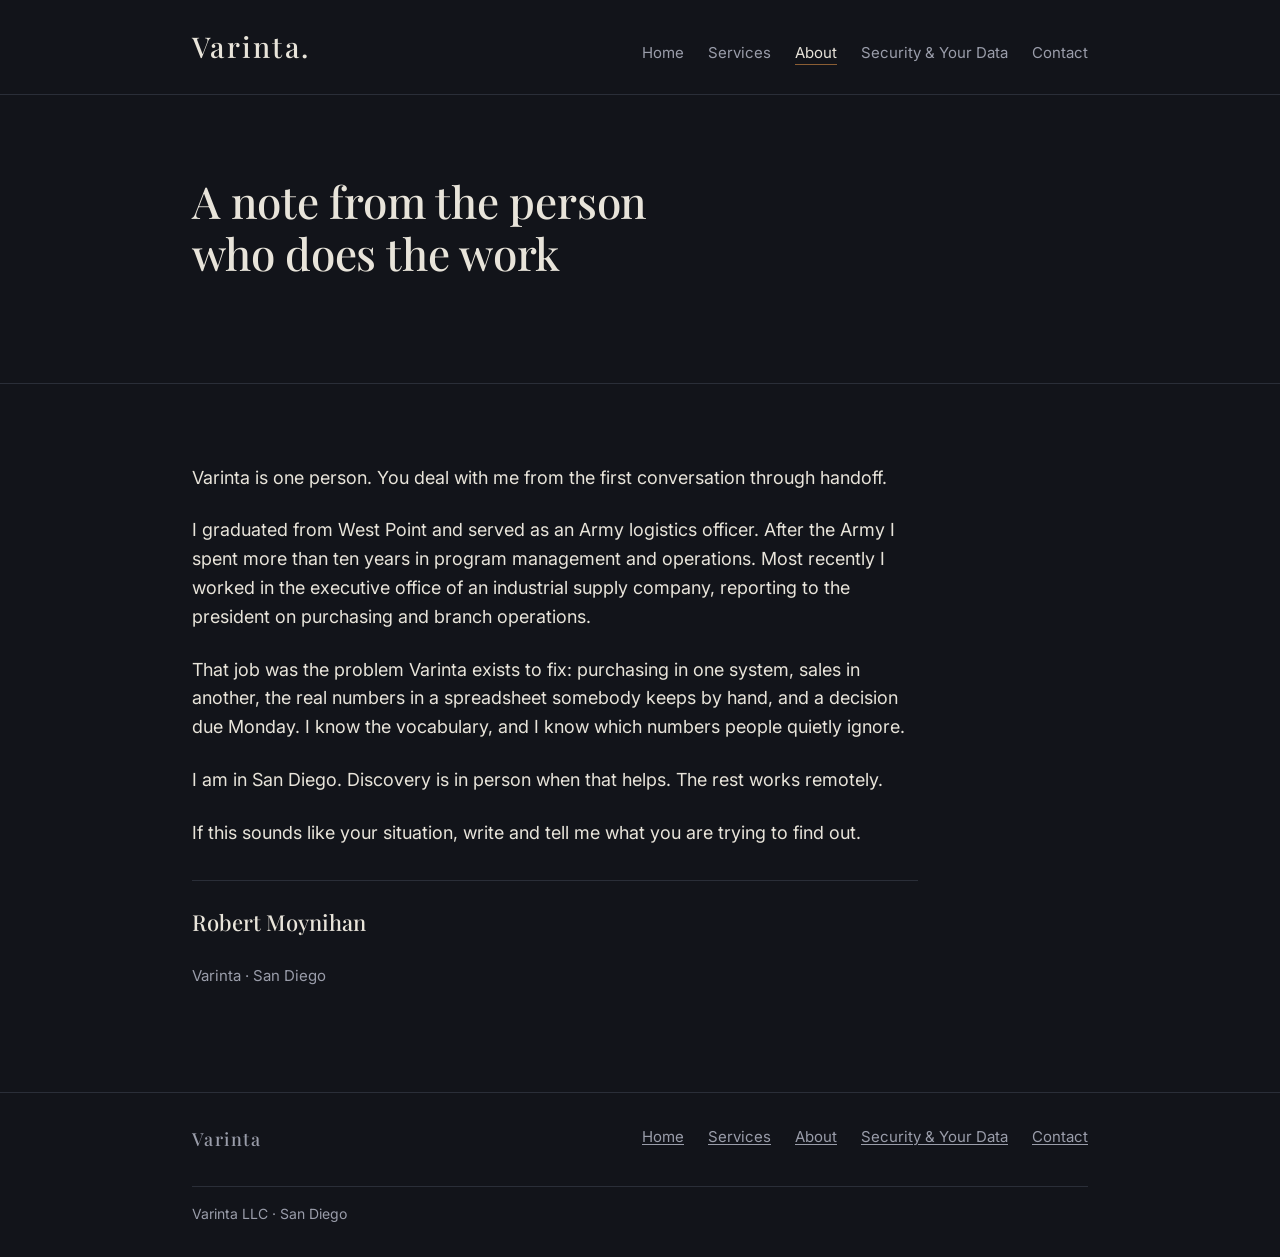
==== commit f3b42f5d: "Footers: remove email and LinkedIn lines Co-Authored-By: Claude Fable 5.1 <noreply@anthropic.com> Cl" ====
--- a/about.html
+++ b/about.html
@@ -75,8 +75,6 @@
   <div class="container site-footer__inner">
     <div>
       <a class="wordmark" href="index.html">Varinta</a>
-      <p class="mb-0"><a href="mailto:robert@varintallc.com">robert@varintallc.com</a></p>
-      <p class="mb-0"><a href="https://www.linkedin.com/company/varintallc/" rel="me noopener">LinkedIn</a></p>
     </div>
     <nav aria-label="Footer">
       <ul>
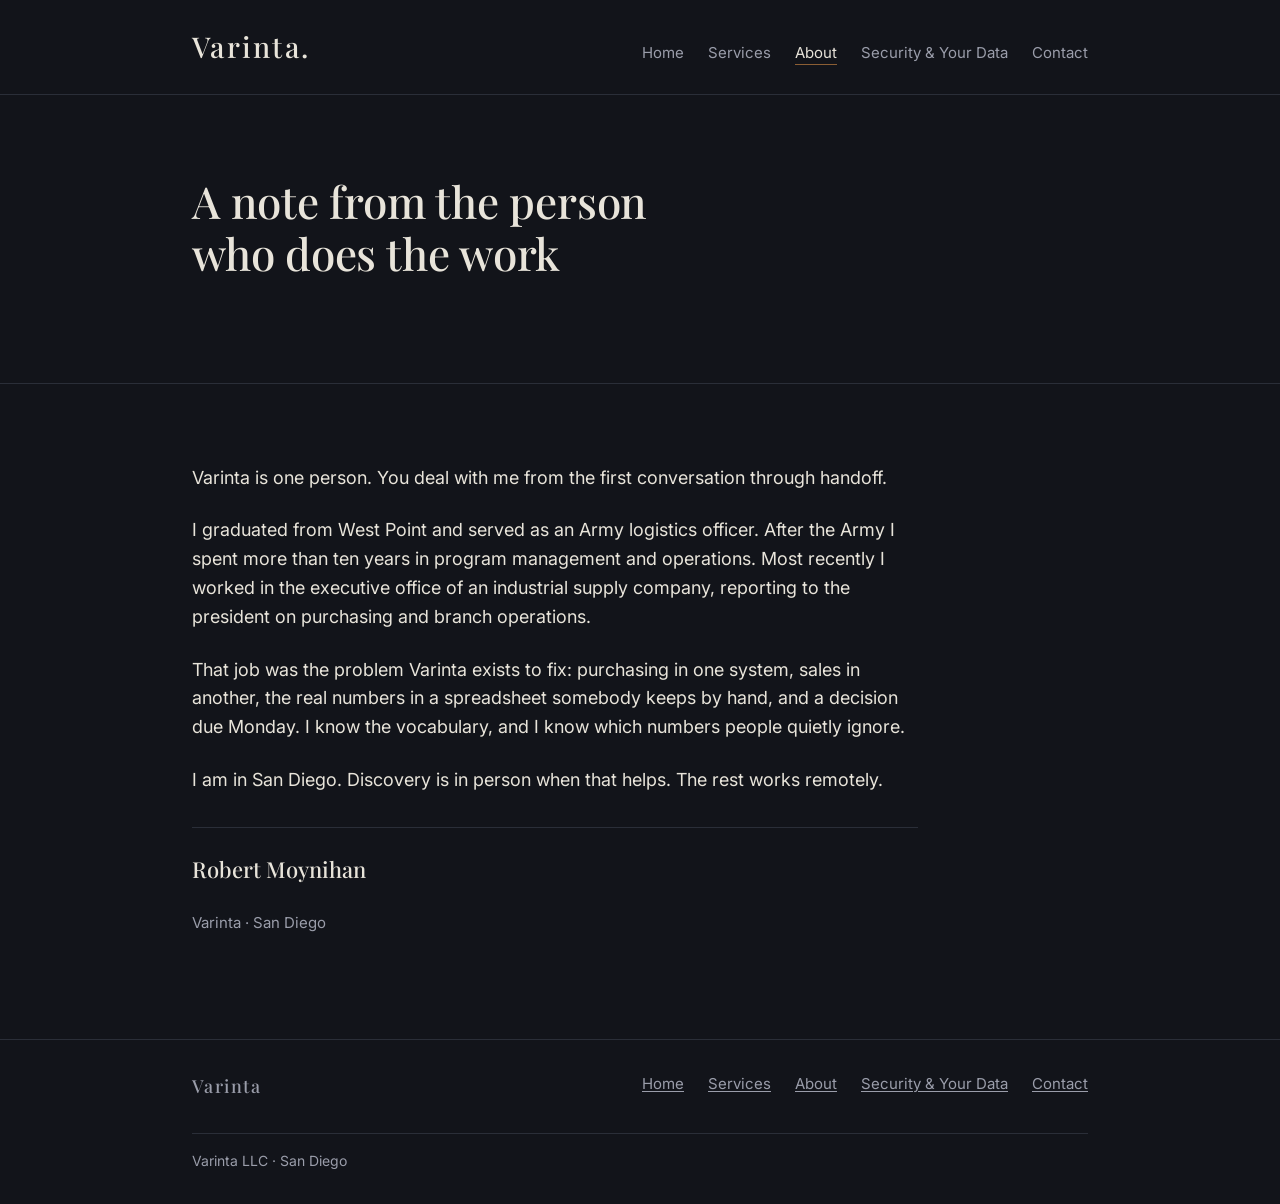
==== commit 38b4b0e7: "About page: remove closing invitation line Co-Authored-By: Claude Fable 5.1 <noreply@anthropic.com> " ====
--- a/about.html
+++ b/about.html
@@ -58,8 +58,6 @@
 
         <p>I am in San Diego. Discovery is in person when that helps. The rest works remotely.</p>
 
-        <p class="mb-0">If this sounds like your situation, write and tell me what you are trying to find out.</p>
-
         <div class="signature">
           <p class="signature__name">Robert Moynihan</p>
           <p class="signature__title">Varinta &middot; San Diego</p>
